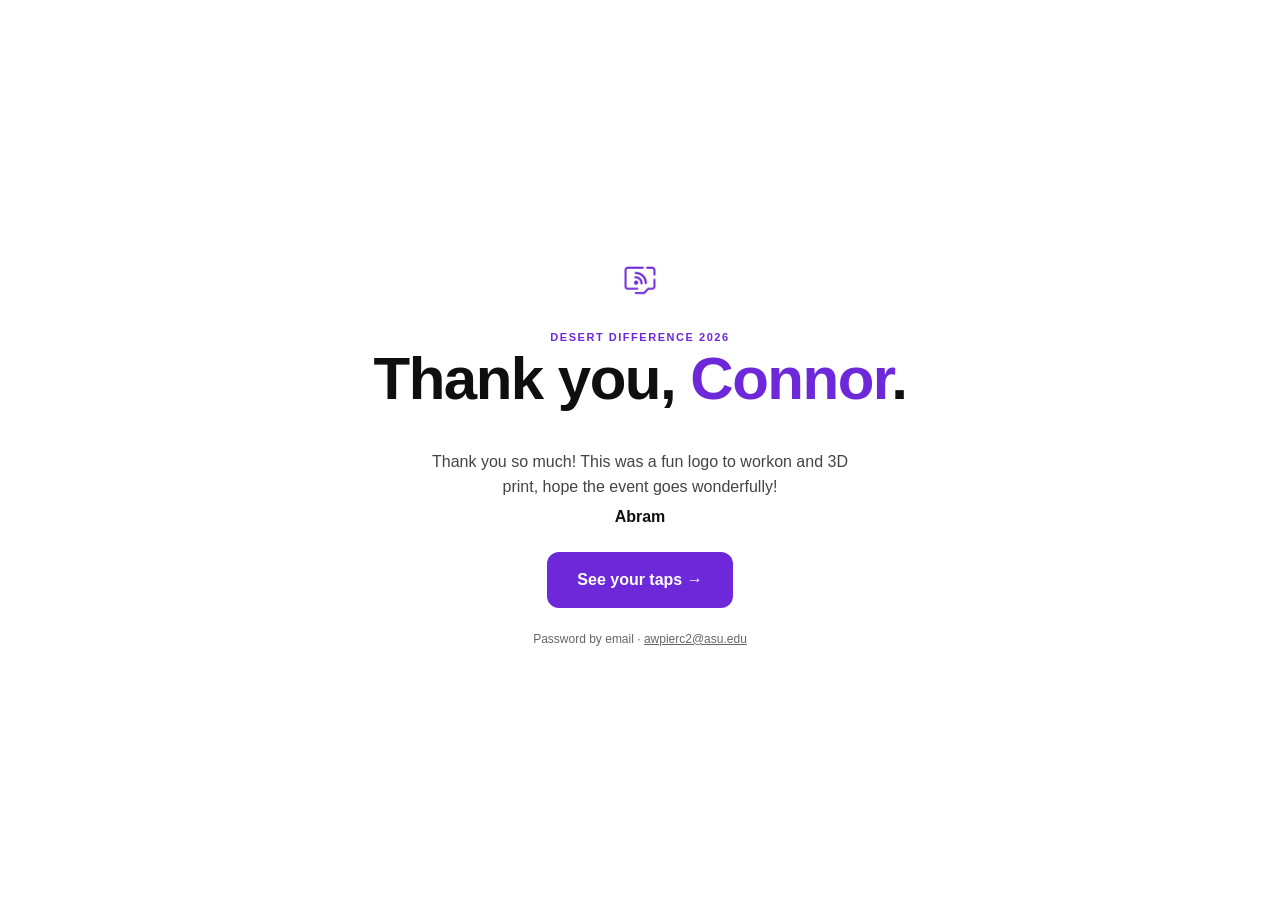
==== thanks/desert-difference-2026/index.html @ cdcda725 "Thank-you page: Desert Difference 2026" ====
<!doctype html>
<html lang="en">
<head>
  <meta charset="utf-8" />
  <meta name="viewport" content="width=device-width,initial-scale=1" />
  <meta name="robots" content="noindex, nofollow" />
  <link rel="icon" type="image/png" href="../../favicon.png" />
  <title>Thank you, Connor | TapTech Studio</title>
  <link rel="stylesheet" href="../../shared.css" />
  <style>
    html, body { height: 100%; overflow: hidden; }
    .screen {
      height: 100vh;
      height: 100dvh;
      display: flex;
      flex-direction: column;
      align-items: center;
      justify-content: center;
      text-align: center;
      padding: 24px;
      gap: 22px;
    }
    .screen img { height: 56px; mix-blend-mode: multiply; }
    .for {
      font-size: 11px; font-weight: 700; letter-spacing: 0.14em;
      text-transform: uppercase; color: var(--accent);
    }
    h1 {
      font-size: clamp(36px, 10vw, 60px);
      font-weight: 800; letter-spacing: -1.5px; line-height: 1.05;
    }
    h1 span { color: var(--accent); }
    .note { max-width: 420px; font-size: 16px; color: #444; line-height: 1.55; }
    .note em { display: block; margin-top: 6px; font-style: normal; font-weight: 600; color: var(--text); }
    .btn {
      background: var(--accent); color: #fff; text-decoration: none;
      font-weight: 700; font-size: 16px; padding: 15px 30px; border-radius: 12px;
    }
    .small { font-size: 12px; color: var(--muted); }
    .small a { color: inherit; }
  </style>
</head>
<body>
  <main class="screen">
    <img src="../../media/logo2.webp" alt="TapTech Studio" />
    <div>
      <div class="for">Desert Difference 2026</div>
      <h1>Thank you, <span>Connor</span>.</h1>
    </div>
    <p class="note">Thank you so much! This was a fun logo to workon and 3D print, hope the event goes wonderfully!<em>Abram</em></p>
    <a class="btn" href="https://app.taptechstudio.com/dashboard/login">See your taps →</a>
    <p class="small">Password by email · <a href="mailto:awpierc2@asu.edu">awpierc2@asu.edu</a></p>
  </main>
</body>
</html>
---- shared.css ----
/* ── TapTech shared styles ── */

:root {
  --accent: #6d28d9;
  --accent-light: #ede9fe;
  --accent2: #0891b2;
  --text: #111;
  --muted: #666;
  --border: #e5e7eb;
  --surface: #fafafa;
}

* { box-sizing: border-box; margin: 0; padding: 0; }

::selection {
  background: #c4b5fd;
  color: #1e0a4a;
}

html { scroll-behavior: smooth; }

body {
  font-family: -apple-system, BlinkMacSystemFont, "Segoe UI", Roboto, Helvetica, Arial, sans-serif;
  background: #fff;
  color: var(--text);
  line-height: 1.6;
}

.container {
  max-width: 980px;
  margin: 0 auto;
  padding: 32px 24px 80px;
}

/* ── Header ── */
header {
  display: flex;
  justify-content: space-between;
  align-items: center;
  margin-bottom: 72px;
  flex-wrap: wrap;
  gap: 12px;
}

.brand {
  font-weight: 800;
  font-size: 20px;
  text-decoration: none;
  color: var(--accent);
  letter-spacing: -0.5px;
}

nav { display: flex; flex-wrap: wrap; }

nav a {
  margin-left: 20px;
  font-size: 13px;
  color: var(--muted);
  text-decoration: none;
  transition: color 0.15s;
}

nav a:hover { color: var(--text); }
nav a.active { color: var(--accent); font-weight: 600; }

.hamburger {
  display: none;
  flex-direction: column;
  gap: 5px;
  cursor: pointer;
  padding: 4px;
  background: none;
  border: none;
}

.hamburger span {
  display: block;
  width: 22px;
  height: 2px;
  background: var(--accent);
  border-radius: 2px;
  transition: transform 0.25s, opacity 0.25s;
}

.hamburger.open span:nth-child(1) { transform: translateY(7px) rotate(45deg); }
.hamburger.open span:nth-child(2) { opacity: 0; }
.hamburger.open span:nth-child(3) { transform: translateY(-7px) rotate(-45deg); }

.mobile-menu {
  display: none;
  position: fixed;
  top: 0; right: 0;
  width: 220px;
  height: 100vh;
  background: #fff;
  border-left: 1px solid var(--border);
  padding: 72px 28px 28px;
  flex-direction: column;
  gap: 28px;
  z-index: 100;
  box-shadow: -8px 0 32px rgba(0,0,0,0.08);
  transform: translateX(100%);
  transition: transform 0.28s ease;
}

.mobile-menu.open { transform: translateX(0); }

.mobile-menu a {
  font-size: 16px;
  font-weight: 600;
  color: var(--text);
  text-decoration: none;
}

.mobile-menu a:hover { color: var(--accent); }

.menu-overlay {
  display: none;
  position: fixed;
  inset: 0;
  z-index: 99;
  background: rgba(0,0,0,0.2);
}

.menu-overlay.open { display: block; }

@media (max-width: 600px) {
  nav { display: none; }
  .hamburger { display: flex; }
  .mobile-menu { display: flex; }
}

/* ── Typography ── */
h1 {
  font-size: 52px;
  line-height: 1.08;
  font-weight: 800;
  letter-spacing: -2px;
  margin-bottom: 18px;
  color: #0f0f0f;
}

h2 {
  font-size: 26px;
  font-weight: 700;
  letter-spacing: -0.5px;
  margin-bottom: 4px;
}

.subtitle {
  font-size: 17px;
  color: #555;
  margin-bottom: 12px;
  max-width: 520px;
}

/* ── Sections ── */
section { margin-bottom: 72px; }

.section-label {
  font-size: 11px;
  font-weight: 700;
  letter-spacing: 0.14em;
  text-transform: uppercase;
  color: var(--accent);
  margin-bottom: 6px;
}

.section-note {
  font-size: 13px;
  color: var(--muted);
  margin-bottom: 18px;
}

/* ── Footer ── */
footer {
  border-top: 1px solid var(--border);
  padding-top: 40px;
  padding-bottom: 12px;
  display: flex;
  flex-direction: column;
  align-items: center;
  text-align: center;
  gap: 16px;
  font-size: 14px;
  color: var(--muted);
}

.footer-heading {
  font-size: 22px;
  font-weight: 700;
  color: var(--text);
  margin: 0;
}

.footer-sub {
  font-size: 14px;
  color: var(--muted);
  margin: 0;
}

.email {
  text-align: center;
  width: 100%;
  position: relative;
}

.email button {
  font-family: ui-monospace, "SFMono-Regular", Menlo, Monaco, monospace;
  color: var(--accent);
  font-size: 15px;
  background: none;
  border: none;
  padding: 0;
  cursor: pointer;
}

.email button:hover { text-decoration: underline; }

.copy-toast {
  display: block;
  font-size: 12px;
  color: var(--muted);
  opacity: 0;
  transition: opacity 0.2s;
  margin-top: 6px;
}

.copy-toast.show { opacity: 1; }

/* ── Scroll reveal ── */
.reveal {
  opacity: 0;
  transform: translateY(20px);
  transition: opacity 0.5s ease, transform 0.5s ease;
}

.reveal.visible {
  opacity: 1;
  transform: none;
}

/* ── Responsive ── */
@media (max-width: 600px) {
  h1 { font-size: 30px; }
  nav a { margin-left: 14px; font-size: 13px; }
}

.legal-links { margin-top: 28px; font-size: 13px; opacity: 0.6; }
.legal-links a { color: inherit; }
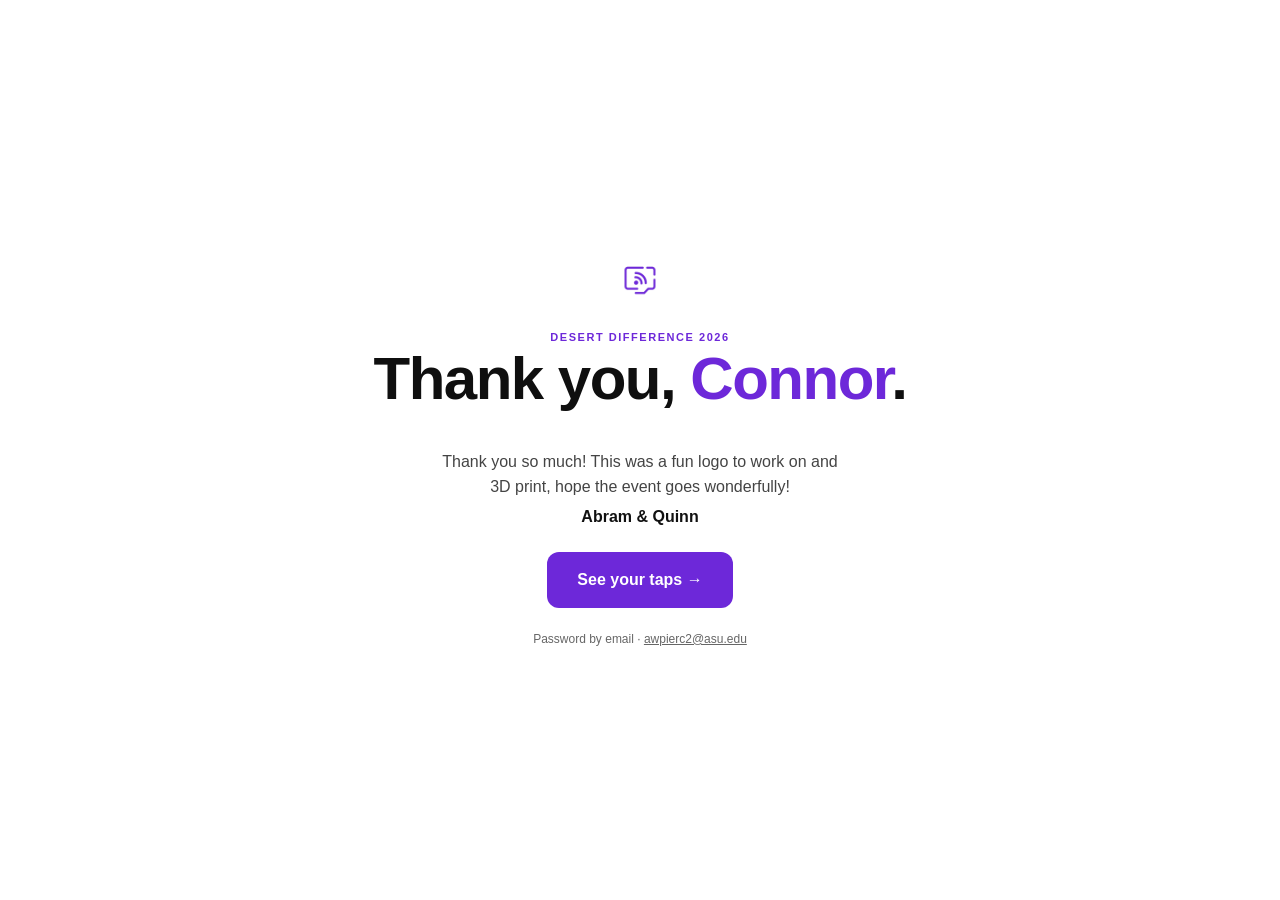
==== commit e4d437f0: "Thank-you page: Desert Difference 2026 — fix typo, sign Abram & Quinn Co-Authored-By: Claude Opus 5." ====
--- a/thanks/desert-difference-2026/index.html
+++ b/thanks/desert-difference-2026/index.html
@@ -47,7 +47,7 @@
       <div class="for">Desert Difference 2026</div>
       <h1>Thank you, <span>Connor</span>.</h1>
     </div>
-    <p class="note">Thank you so much! This was a fun logo to workon and 3D print, hope the event goes wonderfully!<em>Abram</em></p>
+    <p class="note">Thank you so much! This was a fun logo to work on and 3D print, hope the event goes wonderfully!<em>Abram &amp; Quinn</em></p>
     <a class="btn" href="https://app.taptechstudio.com/dashboard/login">See your taps →</a>
     <p class="small">Password by email · <a href="mailto:awpierc2@asu.edu">awpierc2@asu.edu</a></p>
   </main>
